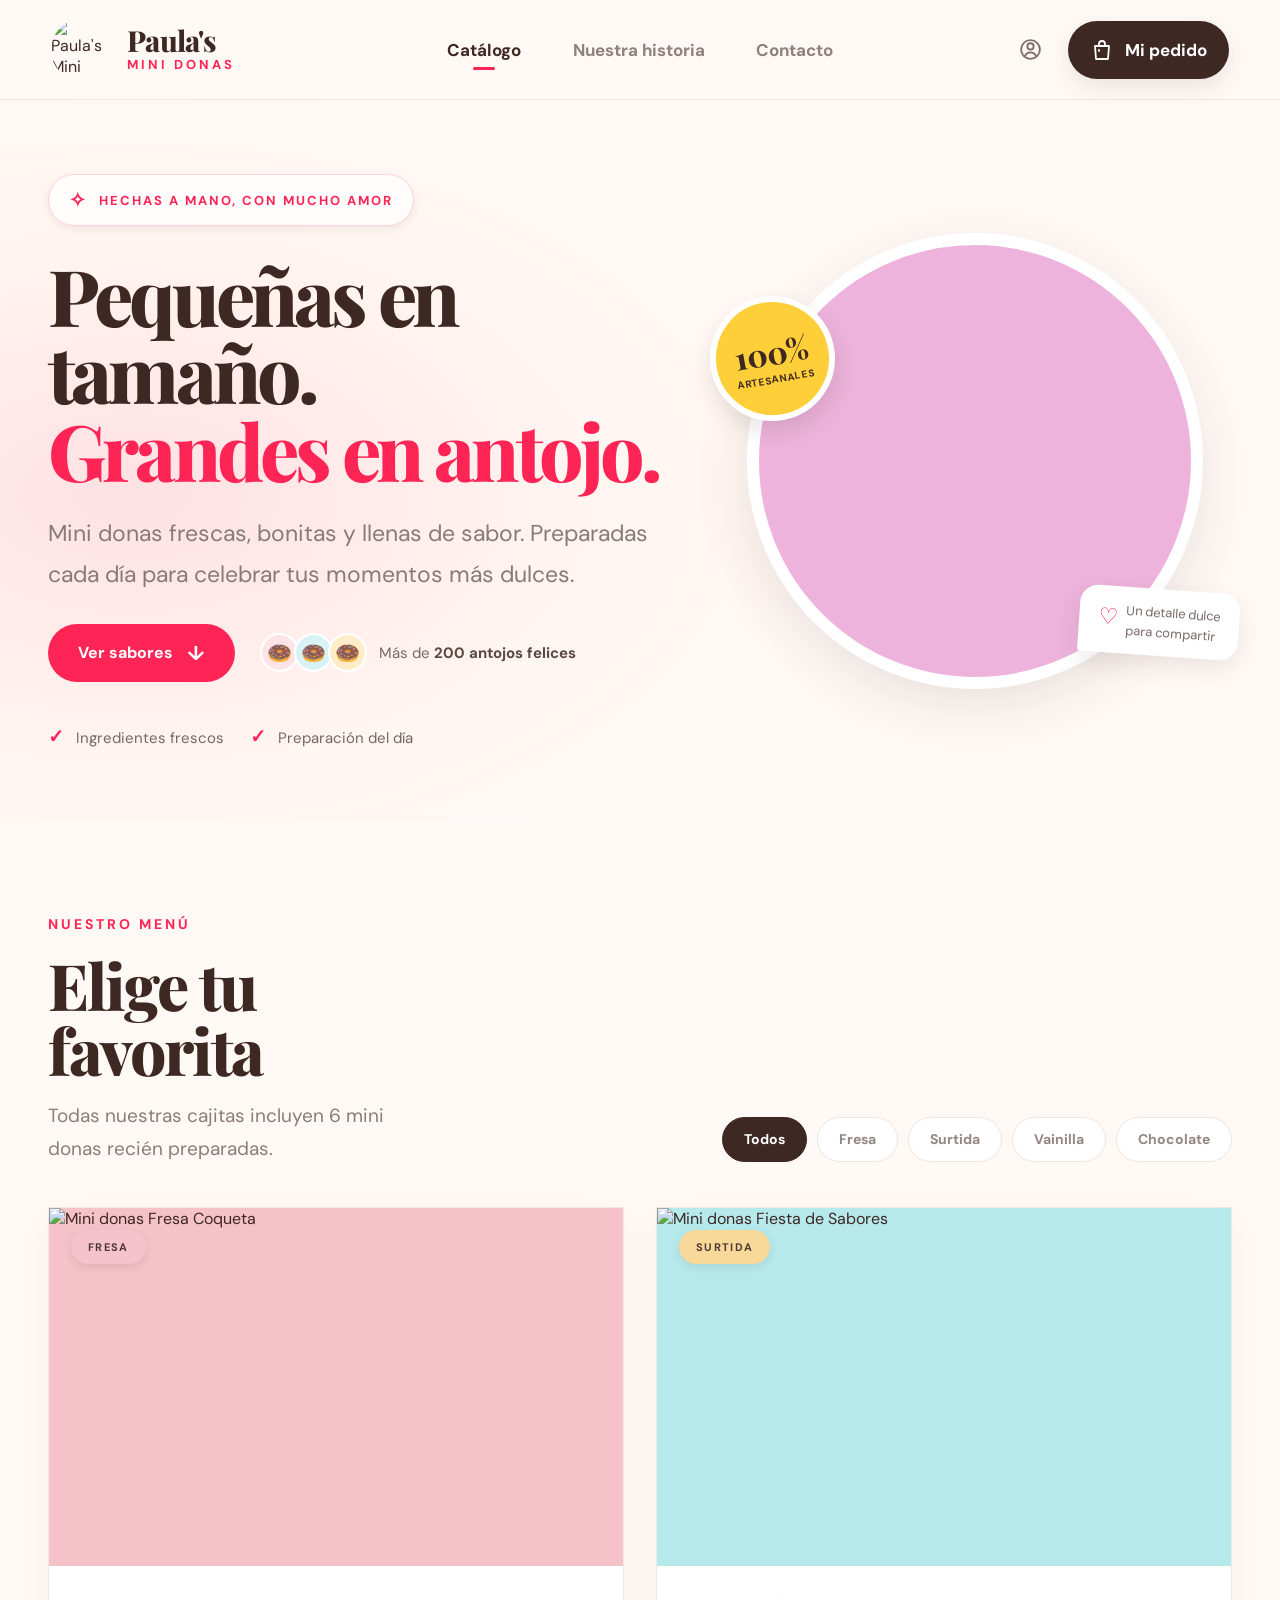
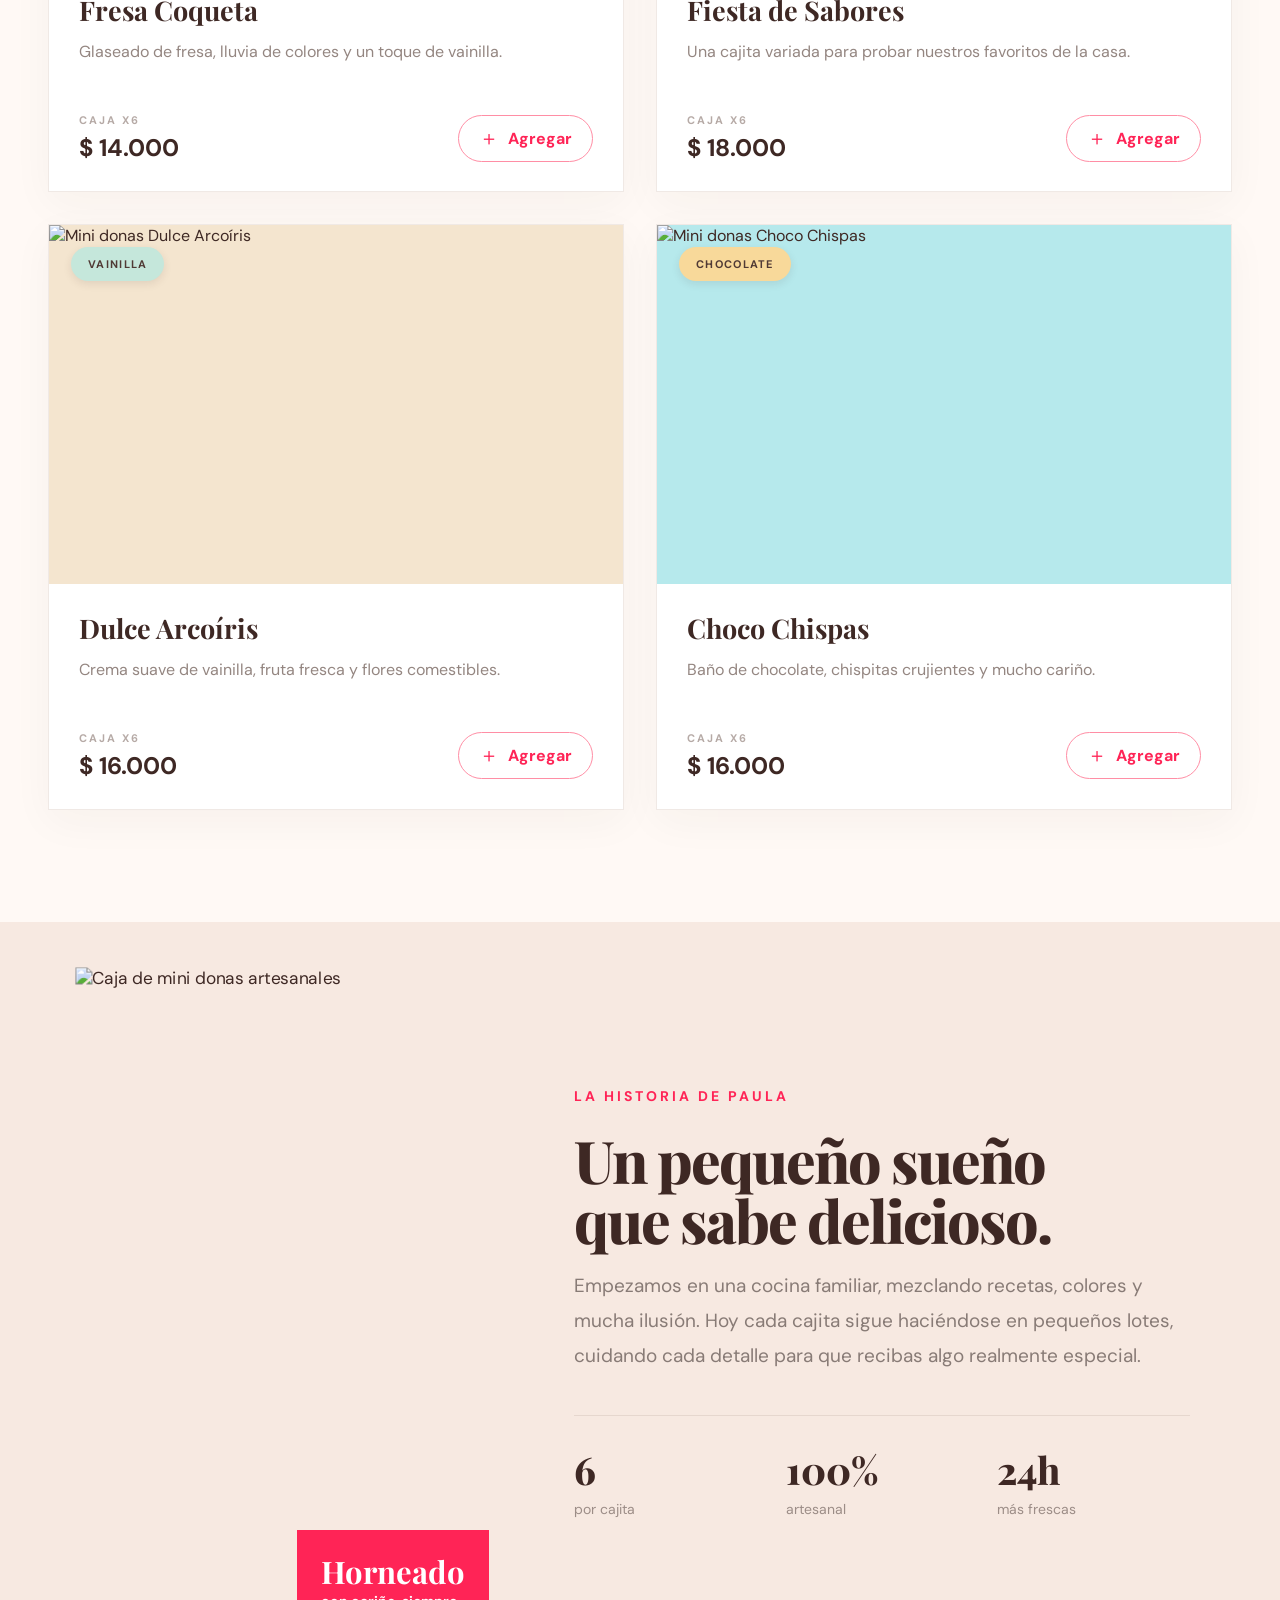
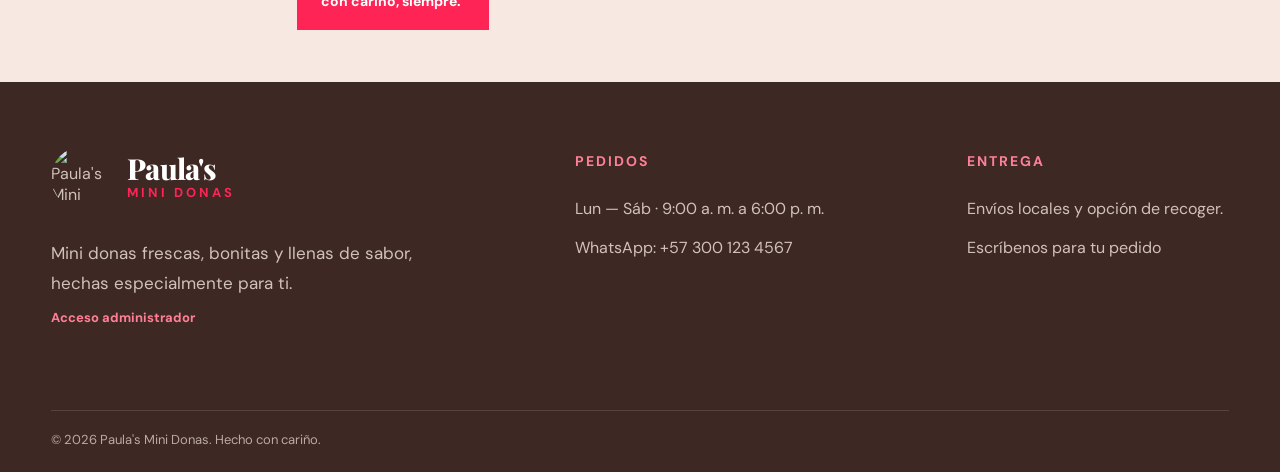
==== index.html @ 2f6caf8a "Add storefront and admin panel" ====
<!doctype html>
<html lang="es">
  <head>
    <meta charset="utf-8">
    <meta name="viewport" content="width=device-width, initial-scale=1">
    <meta name="theme-color" content="#fff9f5">
    <meta name="description" content="Mini donas frescas, bonitas y llenas de sabor. Preparadas cada día para celebrar tus momentos más dulces.">
    <title>Paula's Mini Donas — Pequeñas en tamaño, grandes en antojo</title>
    <link rel="preconnect" href="https://fonts.googleapis.com">
    <link rel="preconnect" href="https://fonts.gstatic.com" crossorigin>
    <link href="https://fonts.googleapis.com/css2?family=DM+Sans:wght@400;500;600;700&family=Playfair+Display:wght@600;700;800&display=swap" rel="stylesheet">
    <link rel="stylesheet" href="styles.css">
    <script src="script.js" defer></script>
  </head>
  <body>
    <header class="site-header">
      <a class="brand" href="#inicio" aria-label="Paula's Mini Donas, inicio">
        <img class="brand__logo" src="img/logo.jpeg" alt="Paula's Mini Donas">
        <span class="brand__wordmark"><strong>Paula's</strong><small>MINI DONAS</small></span>
      </a>

      <nav class="main-nav" aria-label="Navegación principal">
        <a class="main-nav__link is-active" href="#catalogo">Catálogo</a>
        <a class="main-nav__link" href="#historia">Nuestra historia</a>
        <a class="main-nav__link" href="#contacto">Contacto</a>
      </nav>

      <div class="header-actions">
        <a class="account-button" href="#contacto" aria-label="Contacto">
          <svg viewBox="0 0 24 24" aria-hidden="true"><circle cx="12" cy="12" r="9"></circle><circle cx="12" cy="9" r="3"></circle><path d="M6.7 18a6 6 0 0 1 10.6 0"></path></svg>
        </a>
        <button class="cart-button" type="button" data-open-cart aria-label="Mi pedido, 0 productos">
          <svg viewBox="0 0 24 24" aria-hidden="true"><path d="M5 8h14l-1 13H6L5 8Z"></path><path d="M9 8V6a3 3 0 0 1 6 0v2"></path><path d="M9 12v1"></path></svg>
          <span class="cart-button__label">Mi pedido</span>
          <span class="cart-count" aria-live="polite" hidden>0</span>
        </button>
      </div>

      <button class="menu-toggle" type="button" aria-label="Abrir menú" aria-expanded="false">
        <span></span><span></span><span></span>
      </button>
    </header>

    <main>
      <section class="hero section-wrap" id="inicio">
        <div class="hero__copy">
          <span class="eyebrow eyebrow--pill"><span aria-hidden="true">✧</span> Hechas a mano, con mucho amor</span>
          <h1>Pequeñas en tamaño.<br><em>Grandes en antojo.</em></h1>
          <p>Mini donas frescas, bonitas y llenas de sabor. Preparadas cada día para celebrar tus momentos más dulces.</p>
          <div class="hero__actions">
            <a class="button button--pink" href="#catalogo">Ver sabores <span aria-hidden="true">↓</span></a>
            <div class="social-proof" aria-label="Más de 200 antojos felices">
              <span class="social-proof__donuts" aria-hidden="true"><i>🍩</i><i>🍩</i><i>🍩</i></span>
              <span>Más de <strong>200 antojos felices</strong></span>
            </div>
          </div>
          <div class="hero__promises">
            <span><b aria-hidden="true">✓</b> Ingredientes frescos</span>
            <span><b aria-hidden="true">✓</b> Preparación del día</span>
          </div>
        </div>
        <a class="hero__visual hero__catalog-link" href="CATALOGO%20PAULA%E2%80%99S%20MINI%20DONAS%20(1).pdf" target="_blank" rel="noopener" aria-label="Abrir catálogo de mini donas en PDF en una nueva pestaña">
          <div class="hero__image-frame">
            <img src="img/WhatsApp Image 2026-11-16 at 19.43.24 (1).jpeg" alt="Caja de mini donas decoradas">
          </div>
          <div class="craft-badge"><strong>100%</strong><span>ARTESANALES</span></div>
          <div class="hero-note"><span>♡</span> Un detalle dulce<br>para compartir</div>
        </a>
      </section>

      <section class="catalog section-wrap" id="catalogo">
        <div class="catalog__heading">
          <div class="catalog__intro">
            <span class="eyebrow">Nuestro menú</span>
            <h2>Elige tu<br>favorita</h2>
            <p>Todas nuestras cajitas incluyen 6 mini donas recién preparadas.</p>
          </div>
          <div class="filter-list" role="group" aria-label="Filtrar donas por sabor">
            <button class="filter-chip is-selected" type="button" data-filter="todos" aria-pressed="true">Todos</button>
            <button class="filter-chip" type="button" data-filter="fresa" aria-pressed="false">Fresa</button>
            <button class="filter-chip" type="button" data-filter="surtida" aria-pressed="false">Surtida</button>
            <button class="filter-chip" type="button" data-filter="vainilla" aria-pressed="false">Vainilla</button>
            <button class="filter-chip" type="button" data-filter="chocolate" aria-pressed="false">Chocolate</button>
          </div>
        </div>
        <div class="product-grid" id="product-grid" aria-live="polite"></div>
      </section>

      <section class="story" id="historia">
        <div class="story__photo">
          <img src="img/WhatsApp Image 2026-11-16 at 19.43.24.jpeg" alt="Caja de mini donas artesanales">
          <div class="story__stamp"><strong>Horneado</strong><span>con cariño, siempre.</span></div>
        </div>
        <div class="story__copy">
          <span class="eyebrow">La historia de Paula</span>
          <h2>Un pequeño sueño<br>que sabe delicioso.</h2>
          <p>Empezamos en una cocina familiar, mezclando recetas, colores y mucha ilusión. Hoy cada cajita sigue haciéndose en pequeños lotes, cuidando cada detalle para que recibas algo realmente especial.</p>
          <div class="story__stats">
            <div><strong>6</strong><span>por cajita</span></div>
            <div><strong>100%</strong><span>artesanal</span></div>
            <div><strong>24h</strong><span>más frescas</span></div>
          </div>
        </div>
      </section>

      <section class="checkout-page" id="pedido" aria-labelledby="checkout-title" hidden>
        <a class="checkout-back" href="#catalogo" data-continue>← <span>Seguir comprando</span></a>
        <div class="checkout-heading">
          <span class="eyebrow">Finaliza tu compra</span>
          <h1 id="checkout-title">Tu pedido dulce</h1>
        </div>

        <div class="checkout-empty" id="checkout-empty">
          <svg viewBox="0 0 48 48" aria-hidden="true"><path d="M5 7h5l5 25h23l5-18H13"></path><circle cx="19" cy="39" r="2.5"></circle><circle cx="35" cy="39" r="2.5"></circle></svg>
          <h2>Tu carrito está vacío</h2>
          <p>Elige una cajita y vuelve por aquí.</p>
          <a class="button button--pink" href="#catalogo" data-continue>Explorar sabores</a>
        </div>

        <div class="checkout-layout" id="checkout-layout" hidden>
          <div class="checkout-main">
            <div class="checkout-items" id="checkout-items" aria-live="polite"></div>
            <form class="checkout-form" id="checkout-form">
              <section class="checkout-step" aria-labelledby="delivery-title">
                <h2 id="delivery-title"><span class="step-number">1</span> Datos de entrega</h2>
                <div class="form-grid">
                  <label class="form-field form-field--wide">Nombre completo
                    <input name="name" autocomplete="name" placeholder="Tu nombre y apellido" required>
                  </label>
                  <label class="form-field">Teléfono
                    <input name="phone" type="tel" autocomplete="tel" placeholder="+57 300 000 0000" required>
                  </label>
                  <label class="form-field">Correo electrónico
                    <input name="email" type="email" autocomplete="email" placeholder="hola@email.com">
                  </label>
                  <label class="form-field form-field--wide">Dirección de envío
                    <input name="address" autocomplete="street-address" placeholder="Calle, número, barrio" required>
                  </label>
                </div>
              </section>

              <fieldset class="checkout-step payment-step">
                <legend><span class="step-number">2</span> Método de pago</legend>
                <label class="payment-option is-selected">
                  <input type="radio" name="payment" value="Transferencia" checked>
                  <svg viewBox="0 0 24 24" aria-hidden="true"><rect x="3" y="5" width="18" height="14" rx="2"></rect><path d="M3 10h18M7 15h3"></path></svg>
                  <span>Transferencia</span><span class="payment-check" aria-hidden="true">✓</span>
                </label>
                <label class="payment-option">
                  <input type="radio" name="payment" value="Efectivo">
                  <svg viewBox="0 0 24 24" aria-hidden="true"><path d="M3 7h18v12H3zM3 11h18M7 15h3"></path></svg>
                  <span>Efectivo</span><span class="payment-check" aria-hidden="true">✓</span>
                </label>
                <label class="payment-option">
                  <input type="radio" name="payment" value="Tarjeta al recibir">
                  <svg viewBox="0 0 24 24" aria-hidden="true"><rect x="3" y="5" width="18" height="14" rx="2"></rect><path d="M3 10h18"></path></svg>
                  <span>Tarjeta al recibir</span><span class="payment-check" aria-hidden="true">✓</span>
                </label>
                <label class="payment-option">
                  <input type="radio" name="payment" value="Tarjeta (simulación)">
                  <svg viewBox="0 0 24 24" aria-hidden="true"><rect x="3" y="5" width="18" height="14" rx="2"></rect><path d="M3 10h18M7 15h3"></path></svg>
                  <span class="payment-option__copy">Tarjeta (simulación)<small>No se realiza ningún cobro real</small></span>
                  <span class="payment-check" aria-hidden="true">✓</span>
                </label>
              </fieldset>
            </form>
          </div>

          <aside class="order-summary" aria-labelledby="summary-title">
            <h2 id="summary-title">Resumen</h2>
            <div class="summary-row"><span>Subtotal</span><strong id="summary-subtotal">$ 0</strong></div>
            <div class="summary-row"><span>Envío</span><strong id="summary-shipping">$ 6.000</strong></div>
            <p class="shipping-message" id="shipping-message"></p>
            <div class="summary-total"><span>Total</span><strong id="summary-total">$ 0</strong></div>
            <button class="button button--pink confirm-button" type="submit" form="checkout-form">Confirmar pedido</button>
            <p class="summary-note">Al confirmar, te contactaremos para coordinar la entrega.</p>
          </aside>
        </div>
      </section>
    </main>

    <dialog class="payment-simulation-dialog" id="payment-simulation-dialog" aria-labelledby="simulation-title">
      <section class="simulation-choice" id="simulation-choice">
        <button class="simulation-close" type="button" data-close-simulation aria-label="Cerrar">×</button>
        <span class="eyebrow">Modo académico</span>
        <h2 id="simulation-title">Pasarela de pago simulada</h2>
        <p class="simulation-total">Total de prueba: <strong id="simulation-total">$ 0</strong></p>
        <p class="simulation-disclaimer">Elige el resultado para probar el flujo. No se solicitan datos bancarios ni se procesa dinero real.</p>
        <div class="simulation-actions">
          <button class="button button--pink" type="button" data-simulation-result="approved">Simular pago aprobado</button>
          <button class="button simulation-reject" type="button" data-simulation-result="declined">Simular pago rechazado</button>
        </div>
        <button class="simulation-cancel" type="button" data-close-simulation>Volver al pedido</button>
      </section>
      <section class="simulation-outcome" id="simulation-outcome" aria-live="polite" hidden>
        <span class="simulation-outcome__icon" id="simulation-outcome-icon" aria-hidden="true"></span>
        <h2 id="simulation-outcome-title"></h2>
        <p id="simulation-outcome-message"></p>
        <button class="button button--pink" type="button" id="simulation-finish">Volver al pedido</button>
      </section>
    </dialog>

    <footer class="site-footer" id="contacto">
      <div class="footer__about">
        <a class="brand brand--footer" href="#inicio" aria-label="Paula's Mini Donas, inicio">
          <img class="brand__logo" src="img/logo.jpeg" alt="Paula's Mini Donas">
          <span class="brand__wordmark"><strong>Paula's</strong><small>MINI DONAS</small></span>
        </a>
        <p>Mini donas frescas, bonitas y llenas de sabor, hechas especialmente para ti.</p>
        <a class="admin-access" href="admin.html">Acceso administrador</a>
      </div>
      <div class="footer__column">
        <h3>Pedidos</h3>
        <p>Lun — Sáb · 9:00 a. m. a 6:00 p. m.</p>
        <a href="https://wa.me/573001234567">WhatsApp: +57 300 123 4567</a>
      </div>
      <div class="footer__column">
        <h3>Entrega</h3>
        <p>Envíos locales y opción de recoger.</p>
        <a href="mailto:hola@paulasminidonas.com">Escríbenos para tu pedido</a>
      </div>
      <p class="footer__copyright">© <span id="year"></span> Paula's Mini Donas. Hecho con cariño.</p>
    </footer>

    <div class="toast" role="status" aria-live="polite"></div>
  </body>
</html>
---- styles.css ----
:root {
  color-scheme: light;
  --cream: #fff9f5;
  --paper: #fffdfb;
  --pink: #ff2456;
  --pink-soft: #ffdee3;
  --brown: #3e2824;
  --muted: #8c7d79;
  --line: #eee5e0;
  --serif: "Playfair Display", Georgia, serif;
  --sans: "DM Sans", Arial, sans-serif;
}

* { box-sizing: border-box; }
html { scroll-behavior: smooth; scroll-padding-top: 100px; }
body { margin: 0; background: var(--cream); color: var(--brown); font-family: var(--sans); }
body.checkout-active { overflow-x: hidden; }
body.checkout-active .hero,
body.checkout-active .catalog,
body.checkout-active .story,
body.checkout-active .site-footer { display: none; }
button, a { font: inherit; }
a { color: inherit; text-decoration: none; }
button { color: inherit; }
img { display: block; max-width: 100%; }

.site-header {
  position: sticky;
  z-index: 20;
  top: 0;
  display: grid;
  grid-template-columns: 1fr auto 1fr;
  align-items: center;
  min-height: 100px;
  padding: 18px clamp(24px, 4vw, 64px);
  border-bottom: 1px solid rgba(238, 229, 224, .8);
  background: rgba(255, 249, 245, .94);
  backdrop-filter: blur(14px);
}
.site-header > .brand { grid-column: 1; }
.main-nav { grid-column: 2; }
.header-actions { grid-column: 3; justify-self: end; display: flex; align-items: center; gap: 20px; }
.brand { display: inline-flex; align-items: center; gap: 14px; width: fit-content; }
.brand__logo { width: 62px; height: 62px; border-radius: 50%; object-fit: cover; object-position: center 24%; }
.brand__wordmark { display: grid; gap: 1px; }
.brand__wordmark strong { font: 800 29px/1 var(--serif); letter-spacing: -.8px; }
.brand__wordmark small { color: var(--pink); font-size: 13px; font-weight: 700; letter-spacing: 3px; }
.main-nav { display: flex; align-items: center; gap: clamp(24px, 4vw, 54px); }
.main-nav__link { position: relative; padding: 12px 0; color: #8f817c; font-size: 17px; font-weight: 700; }
.main-nav__link::after { position: absolute; right: 35%; bottom: 3px; left: 35%; height: 3px; border-radius: 4px; background: var(--pink); content: ""; opacity: 0; transition: .2s ease; }
.main-nav__link:hover, .main-nav__link.is-active { color: var(--brown); }
.main-nav__link:hover::after, .main-nav__link.is-active::after { right: 35%; left: 35%; opacity: 1; }
.cart-button {
  justify-self: end;
  display: flex;
  align-items: center;
  gap: 11px;
  min-height: 58px;
  padding: 0 22px;
  border: 0;
  border-radius: 50px;
  background: var(--brown);
  box-shadow: 0 9px 22px #3e28241a;
  color: white;
  cursor: pointer;
  font-size: 17px;
  font-weight: 700;
  transition: transform .2s ease, background .2s ease;
}
.cart-button:hover { transform: translateY(-2px); background: #523631; }
.cart-button svg { width: 24px; fill: none; stroke: currentColor; stroke-linecap: round; stroke-linejoin: round; stroke-width: 1.8; }
.cart-count { display: grid; min-width: 21px; height: 21px; place-items: center; border-radius: 50%; background: var(--pink); font-size: 12px; }
.cart-count[hidden] { display: none; }
.account-button { display: grid; width: 34px; height: 34px; place-items: center; color: #806f69; }
.account-button svg { width: 25px; fill: none; stroke: currentColor; stroke-linecap: round; stroke-linejoin: round; stroke-width: 1.8; }
.account-button:hover { color: var(--pink); }
.menu-toggle { display: none; }

.section-wrap { width: min(1240px, calc(100% - 96px)); margin-inline: auto; }
.hero { position: relative; display: grid; grid-template-columns: 1.1fr .9fr; align-items: center; gap: 40px; min-height: 660px; padding-block: 74px 82px; }
.hero::before { position: absolute; z-index: -1; top: 0; bottom: 10px; left: -5vw; width: 70%; background: radial-gradient(ellipse at 18% 55%, #ffe1e2 0, #fff4f0 44%, transparent 76%); content: ""; }
.hero__copy { position: relative; z-index: 1; }
.eyebrow { display: inline-block; color: var(--pink); font-size: 14px; font-weight: 700; letter-spacing: 3px; text-transform: uppercase; }
.eyebrow--pill { display: inline-flex; align-items: center; gap: 11px; padding: 12px 20px; border: 1px solid #ffd1d8; border-radius: 999px; background: #fffdfb; box-shadow: 0 3px 8px #3e282414; font-size: 13px; letter-spacing: 2px; }
.eyebrow--pill span { font-size: 20px; }
h1, h2, p { margin-top: 0; }
.hero h1 { margin: 31px 0 24px; font: 800 clamp(3.35rem, 6.1vw, 5.55rem)/.99 var(--serif); letter-spacing: -3.8px; }
.hero h1 em { color: var(--pink); font-style: normal; }
.hero__copy > p { max-width: 660px; margin-bottom: 28px; color: #887b76; font-size: clamp(18px, 2vw, 23px); line-height: 1.8; }
.hero__actions { display: flex; align-items: center; flex-wrap: wrap; gap: 26px; }
.button { display: inline-flex; align-items: center; justify-content: center; gap: 14px; min-height: 58px; padding: 0 30px; border: 0; border-radius: 999px; cursor: pointer; font-weight: 700; transition: transform .2s ease, box-shadow .2s ease; }
.button:hover { transform: translateY(-2px); box-shadow: 0 10px 24px #ff245633; }
.button--pink { background: var(--pink); color: white; }
.button--pink span { font-size: 20px; }
.social-proof { display: flex; align-items: center; gap: 12px; color: #766964; font-size: 15px; }
.social-proof strong { color: #5b4842; }
.social-proof__donuts { display: flex; padding-left: 4px; }
.social-proof__donuts i { display: grid; width: 39px; height: 39px; margin-left: -5px; place-items: center; border: 2px solid white; border-radius: 50%; background: #ffe4e7; font-size: 20px; font-style: normal; }
.social-proof__donuts i:nth-child(2) { background: #d7f3f5; }
.social-proof__donuts i:nth-child(3) { background: #ffedc9; }
.hero__promises { display: flex; flex-wrap: wrap; gap: 26px; margin-top: 42px; color: #756863; font-size: 15px; }
.hero__promises b { margin-right: 8px; color: var(--pink); font-size: 19px; }
.hero__visual { position: relative; width: min(100%, 500px); justify-self: center; padding: 22px; }
.hero__catalog-link { cursor: pointer; }
.hero__catalog-link:focus-visible { border-radius: 24px; outline: 3px solid var(--pink); outline-offset: 4px; }
.hero__image-frame { overflow: hidden; aspect-ratio: 1; border: 12px solid white; border-radius: 50%; background: #edb3dc; box-shadow: 0 18px 55px #3e28241c; }
.hero__image-frame img { width: 100%; height: 100%; object-fit: cover; object-position: center 68%; transform: scale(1.12); }
.craft-badge { position: absolute; top: 17%; left: -3%; display: grid; width: 125px; aspect-ratio: 1; align-content: center; justify-items: center; border: 6px solid white; border-radius: 50%; background: #ffcf39; box-shadow: 0 10px 22px #3e282421; color: var(--brown); transform: rotate(-10deg); }
.craft-badge strong { font: 800 31px var(--serif); }
.craft-badge span { font-size: 10px; font-weight: 700; letter-spacing: .8px; }
.hero-note { position: absolute; right: -14px; bottom: 11%; padding: 14px 19px; border-radius: 18px 18px 18px 3px; background: white; box-shadow: 0 9px 24px #3e28241a; color: #786a65; font-size: 13px; line-height: 1.5; transform: rotate(4deg); }
.hero-note span { float: left; margin-right: 8px; color: var(--pink); font-size: 22px; }

.catalog { padding-block: 82px 112px; }
.catalog__heading { display: grid; grid-template-columns: .8fr 1.2fr; align-items: end; gap: 30px; margin-bottom: 42px; }
.catalog__intro h2, .story__copy h2 { margin: 18px 0 18px; font: 800 clamp(2.9rem, 5vw, 4.1rem)/1.02 var(--serif); letter-spacing: -2px; }
.catalog__intro p { max-width: 390px; margin: 0; color: #8b7c77; font-size: 19px; line-height: 1.7; }
.filter-list { display: flex; justify-content: flex-end; flex-wrap: wrap; gap: 10px; padding-bottom: 3px; }
.filter-chip { min-height: 45px; padding: 0 21px; border: 1px solid var(--line); border-radius: 999px; background: white; color: #938681; cursor: pointer; font-size: 14px; font-weight: 700; transition: .2s ease; }
.filter-chip:hover { border-color: var(--pink); color: var(--pink); }
.filter-chip.is-selected { border-color: var(--brown); background: var(--brown); color: white; }
.product-grid { display: grid; grid-template-columns: repeat(2, minmax(0, 1fr)); gap: 32px; }
.product-card { overflow: hidden; border: 1px solid #f0e9e5; background: white; box-shadow: 0 12px 40px #3e28240a; animation: appear .32s ease both; }
@keyframes appear { from { opacity: 0; transform: translateY(10px); } to { opacity: 1; transform: translateY(0); } }
.product-card__image { position: relative; overflow: hidden; height: clamp(230px, 28vw, 360px); background: #f4c2c8; }
.product-card:nth-child(2n) .product-card__image { background: #b6e9ec; }
.product-card:nth-child(3n) .product-card__image { background: #f4e5cf; }
.product-card__image img { width: 100%; height: 100%; object-fit: cover; object-position: center 58%; transition: transform .5s ease; }
.product-card:nth-child(2) .product-card__image img { object-position: center 68%; }
.product-card:nth-child(3) .product-card__image img { object-position: center 60%; }
.product-card:nth-child(4) .product-card__image img { object-position: center 66%; }
.product-card:hover .product-card__image img { transform: scale(1.04); }
.product-tag { position: absolute; top: 22px; left: 22px; padding: 10px 17px; border-radius: 999px; background: #f6c2cd; box-shadow: 0 3px 8px #3e28241a; color: #503a35; font-size: 11px; font-weight: 700; letter-spacing: 1.3px; text-transform: uppercase; }
.product-card:nth-child(2n) .product-tag { background: #f8d99a; }
.product-card:nth-child(3n) .product-tag { background: #c5e7db; }
.product-card__details { padding: 26px 30px 28px; }
.product-card__details h3 { margin: 0 0 10px; font: 700 27px var(--serif); }
.product-card__details > p { min-height: 52px; margin: 0; color: #948681; font-size: 16px; line-height: 1.7; }
.product-card__bottom { display: flex; align-items: center; justify-content: space-between; gap: 16px; margin-top: 23px; }
.product-price small { display: block; margin-bottom: 5px; color: #b6aaa6; font-size: 11px; font-weight: 700; letter-spacing: 2px; }
.product-price strong { font-size: 24px; }
.add-button { display: inline-flex; align-items: center; gap: 9px; min-height: 47px; padding: 0 20px; border: 1px solid #ff8ea5; border-radius: 999px; background: white; color: var(--pink); cursor: pointer; font-weight: 700; transition: .2s ease; }
.add-button:hover { background: var(--pink); color: white; }
.add-button span { font-size: 20px; font-weight: 400; }

.story { display: grid; grid-template-columns: minmax(300px, .75fr) 1.25fr; gap: clamp(55px, 9vw, 140px); align-items: center; padding: 70px max(7vw, calc((100vw - 1200px) / 2)); background: #f7e9e1; }
.story__photo { position: relative; height: min(620px, 56vw); min-height: 430px; }
.story__photo img { width: 100%; height: 100%; object-fit: cover; object-position: center 58%; transform: scale(1.08); }
.story__stamp { position: absolute; right: -30px; bottom: 0; display: grid; padding: 20px 24px; background: var(--pink); color: white; transform: translateY(18px); }
.story__stamp strong { font: 700 31px var(--serif); }
.story__stamp span { font-size: 14px; font-weight: 700; }
.story__copy h2 { margin-top: 24px; font-size: clamp(2.65rem, 4.6vw, 4rem); }
.story__copy > p { max-width: 670px; margin-bottom: 42px; color: #887b76; font-size: 19px; line-height: 1.85; }
.story__stats { display: grid; grid-template-columns: repeat(3, 1fr); gap: 18px; padding-top: 28px; border-top: 1px solid #e6d7ce; }
.story__stats div { display: grid; gap: 5px; }
.story__stats strong { font: 800 38px var(--serif); }
.story__stats span { color: #9c8d87; font-size: 14px; }

.site-footer { display: grid; grid-template-columns: 1.4fr 1fr .8fr; gap: 65px; padding: 65px max(4vw, calc((100vw - 1240px) / 2)) 24px; background: var(--brown); color: #d1c1bb; }
.brand--footer .brand__wordmark strong { color: white; }
.footer__about p { max-width: 410px; margin: 29px 0 0; font-size: 17px; line-height: 1.8; }
.admin-access { display: inline-block; margin-top: 10px; color: #ff8096; font-size: 13px; font-weight: 700; }
.admin-access:hover { color: white; }
.footer__column h3 { margin: 5px 0 25px; color: #ff8096; font-size: 14px; letter-spacing: 2px; text-transform: uppercase; }
.footer__column p, .footer__column a { display: block; margin: 0 0 12px; font-size: 16px; line-height: 1.7; }
.footer__column a:hover { color: #ff8096; }
.footer__copyright { grid-column: 1 / -1; margin: 18px 0 0; padding-top: 20px; border-top: 1px solid #ffffff20; color: #bbaaa4; font-size: 13px; }

.checkout-page { width: min(1240px, calc(100% - 96px)); margin: 0 auto; padding: 18px 0 90px; }
.checkout-page[hidden], .checkout-layout[hidden], .checkout-empty[hidden] { display: none; }
.checkout-back { display: inline-flex; align-items: center; gap: 11px; margin: 18px 0 60px; color: #948681; font-size: 16px; font-weight: 700; }
.checkout-back:hover { color: var(--pink); }
.checkout-heading { margin-bottom: 43px; }
.checkout-heading h1 { margin: 20px 0 0; font: 800 clamp(3rem, 5vw, 4.1rem)/1.1 var(--serif); letter-spacing: -2px; }
.checkout-empty { display: grid; min-height: 470px; align-content: center; justify-items: center; padding: 35px; border: 1px dashed #e6dcd7; background: #fff; text-align: center; }
.checkout-empty svg { width: 51px; margin-bottom: 23px; fill: none; stroke: var(--brown); stroke-linecap: round; stroke-linejoin: round; stroke-width: 2.4; }
.checkout-empty h2 { margin: 0 0 12px; font: 700 32px var(--serif); }
.checkout-empty p { margin-bottom: 30px; color: #9a8b86; font-size: 18px; }
.checkout-layout { display: grid; grid-template-columns: minmax(0, 1.35fr) minmax(330px, .75fr); align-items: start; gap: clamp(35px, 6vw, 85px); }
.checkout-main { min-width: 0; }
.checkout-items { border-top: 1px solid var(--line); }
.checkout-item { display: grid; grid-template-columns: 120px minmax(0, 1fr) auto; align-items: center; gap: 24px; padding: 26px 0; border-bottom: 1px solid var(--line); }
.checkout-item > img { width: 120px; height: 120px; object-fit: cover; }
.checkout-item__details h3 { margin: 0 0 8px; font: 700 26px var(--serif); }
.checkout-item__details p { margin: 0; color: #9a8b86; font-size: 15px; }
.quantity-control { display: inline-flex; align-items: center; gap: 23px; margin-top: 18px; padding: 7px 13px; border: 1px solid var(--line); border-radius: 999px; }
.quantity-control button { width: 22px; height: 22px; padding: 0; border: 0; background: transparent; color: var(--brown); cursor: pointer; font-size: 19px; }
.quantity-control button:hover { color: var(--pink); }
.quantity-control span { min-width: 12px; text-align: center; }
.checkout-item__amount { display: grid; justify-items: end; gap: 18px; align-self: start; padding-top: 5px; }
.checkout-item__amount strong { font-size: 21px; white-space: nowrap; }
.remove-item { padding: 0; border: 0; background: transparent; color: #a3948e; cursor: pointer; font-size: 13px; text-decoration: underline; }
.remove-item:hover { color: var(--pink); }
.checkout-step { margin-top: 55px; }
.checkout-step h2, .payment-step legend { display: flex; align-items: center; gap: 15px; margin: 0 0 25px; font: 700 34px var(--serif); }
.step-number { display: inline-grid; flex: 0 0 46px; width: 46px; height: 46px; place-items: center; border-radius: 50%; background: #ffe1e5; color: var(--pink); font: 600 18px var(--sans); }
.form-grid { display: grid; grid-template-columns: repeat(2, minmax(0, 1fr)); gap: 20px; }
.form-field { display: grid; gap: 9px; color: #806f69; font-size: 15px; font-weight: 600; }
.form-field--wide { grid-column: 1 / -1; }
.form-field input { width: 100%; min-height: 58px; padding: 0 19px; border: 1px solid #e8dfda; border-radius: 0; outline: 0; background: white; color: var(--brown); font: 500 15px var(--sans); }
.form-field input::placeholder { color: #c3b9b5; }
.form-field input:focus { border-color: var(--pink); box-shadow: 0 0 0 3px #ff245614; }
.payment-step { min-width: 0; padding: 0; border: 0; }
.payment-step legend { width: 100%; padding: 0; }
.payment-option { display: flex; min-height: 86px; align-items: center; gap: 18px; margin-top: 14px; padding: 0 24px; border: 1px solid var(--line); background: white; color: var(--brown); cursor: pointer; font-weight: 700; }
.payment-option input { position: absolute; width: 1px; height: 1px; opacity: 0; }
.payment-option svg { width: 25px; fill: none; stroke: currentColor; stroke-linecap: round; stroke-linejoin: round; stroke-width: 1.8; }
.payment-option__copy { display: grid; gap: 4px; }
.payment-option__copy small { color: #9a8b86; font-size: 12px; font-weight: 500; }
.payment-option .payment-check { margin-left: auto; color: transparent; font-size: 19px; }
.payment-option.is-selected { border-color: var(--pink); background: #fff2f4; color: var(--pink); }
.payment-option.is-selected .payment-check { color: var(--pink); }
.payment-option:focus-within { outline: 2px solid var(--pink); outline-offset: 2px; }
.order-summary { position: sticky; top: 125px; padding: 32px; border: 1px solid var(--line); background: white; }
.order-summary h2 { margin: 0 0 28px; font: 700 31px var(--serif); }
.summary-row { display: flex; justify-content: space-between; gap: 15px; margin: 17px 0; color: #958681; font-size: 17px; }
.summary-row strong { color: var(--brown); font-weight: 700; white-space: nowrap; }
.shipping-message { margin: 23px 0; padding: 16px 18px; border-radius: 12px; background: #fff0f2; color: var(--pink); font-size: 15px; line-height: 1.5; }
.summary-total { display: flex; align-items: center; justify-content: space-between; gap: 12px; margin: 32px 0 24px; padding-top: 25px; border-top: 1px solid var(--line); font-size: 18px; font-weight: 700; }
.summary-total strong { font: 800 clamp(1.8rem, 3vw, 2.5rem) var(--serif); white-space: nowrap; }
.confirm-button { width: 100%; min-height: 64px; }
.summary-note { margin: 15px 0 0; color: #9b8d87; font-size: 12px; line-height: 1.5; text-align: center; }
.toast { position: fixed; z-index: 40; right: 24px; bottom: 24px; padding: 14px 20px; border-radius: 12px; background: var(--brown); box-shadow: 0 9px 28px #3e282433; color: white; opacity: 0; pointer-events: none; transform: translateY(12px); transition: .25s ease; }
.toast.is-visible { opacity: 1; transform: translateY(0); }
.payment-simulation-dialog { width: min(520px, calc(100% - 32px)); max-width: none; padding: 0; overflow: visible; border: 0; border-radius: 24px; background: var(--paper); box-shadow: 0 24px 80px #3e28244d; color: var(--brown); }
.payment-simulation-dialog::backdrop { background: #2b1915a6; backdrop-filter: blur(4px); }
.simulation-choice, .simulation-outcome { position: relative; padding: 42px; }
.simulation-close { position: absolute; top: 16px; right: 18px; width: 38px; height: 38px; border: 0; border-radius: 50%; background: #f7eeea; color: var(--brown); cursor: pointer; font-size: 26px; line-height: 1; }
.simulation-choice .eyebrow { margin-bottom: 12px; }
.simulation-choice h2, .simulation-outcome h2 { margin: 0 0 14px; font: 700 31px/1.2 var(--serif); }
.simulation-total { margin: 20px 0 12px; color: #806f69; }
.simulation-total strong { color: var(--brown); font-size: 22px; }
.simulation-disclaimer, .simulation-outcome p { margin: 0; color: #8c7d79; font-size: 14px; line-height: 1.65; }
.simulation-actions { display: grid; gap: 12px; margin-top: 26px; }
.simulation-actions .button { width: 100%; }
.simulation-reject { border: 1px solid #e8dfda; background: white; color: var(--brown); }
.simulation-cancel { display: block; margin: 17px auto 0; padding: 8px; border: 0; background: transparent; color: #8c7d79; cursor: pointer; font-size: 14px; text-decoration: underline; }
.simulation-outcome { text-align: center; }
.simulation-outcome__icon { display: grid; width: 58px; height: 58px; margin: 0 auto 20px; place-items: center; border-radius: 50%; background: #e8f5e9; color: #287c42; font-size: 30px; font-weight: 700; }
.simulation-outcome--declined .simulation-outcome__icon, .simulation-outcome--error .simulation-outcome__icon { background: #fff0f2; color: #bd2949; }
.simulation-outcome .button { width: 100%; margin-top: 25px; }

@media (max-width: 900px) {
  .site-header { grid-template-columns: 1fr auto 1fr; min-height: 82px; padding-inline: 25px; }
  .brand__logo { width: 52px; height: 52px; }
  .brand__wordmark strong { font-size: 25px; }
  .brand__wordmark small { font-size: 11px; }
  .main-nav { gap: 22px; }
  .main-nav__link { font-size: 14px; }
  .header-actions { gap: 13px; }
  .cart-button { min-height: 50px; padding-inline: 17px; font-size: 14px; }
  .section-wrap { width: min(100% - 52px, 720px); }
  .hero { grid-template-columns: 1fr .78fr; min-height: 570px; gap: 10px; padding-block: 60px; }
  .hero h1 { font-size: clamp(3rem, 7vw, 4.5rem); letter-spacing: -2.6px; }
  .hero__visual { width: 100%; padding: 12px; }
  .hero__image-frame { border-width: 8px; }
  .craft-badge { width: 100px; }
  .craft-badge strong { font-size: 25px; }
  .catalog__heading { grid-template-columns: 1fr; }
  .filter-list { justify-content: flex-start; }
  .story { gap: 55px; padding-inline: 6vw; }
  .site-footer { gap: 35px; padding-inline: 6vw; }
  .checkout-page { width: min(100% - 52px, 720px); }
  .checkout-layout { grid-template-columns: 1fr; gap: 42px; }
  .order-summary { position: static; }
}

@media (max-width: 640px) {
  html { scroll-padding-top: 76px; }
  .site-header { grid-template-columns: 1fr auto auto; gap: 13px; min-height: 72px; padding: 12px 18px; }
  .site-header > .brand { grid-column: 1; }
  .brand { gap: 10px; }
  .brand__logo { width: 43px; height: 43px; }
  .brand__wordmark strong { font-size: 21px; }
  .brand__wordmark small { font-size: 9px; letter-spacing: 2px; }
  .header-actions { grid-column: 2; justify-self: end; gap: 9px; }
  .account-button { width: 30px; height: 38px; }
  .account-button svg { width: 23px; }
  .cart-button { position: relative; display: grid; width: 64px; height: 60px; min-height: 0; place-items: center; padding: 0; border-radius: 999px; }
  .cart-button__label { display: none; }
  .cart-button svg { width: 23px; }
  .cart-count { position: absolute; top: 11px; right: 8px; min-width: 20px; height: 20px; font-size: 11px; }
  .menu-toggle { grid-column: 3; z-index: 1; display: grid; gap: 5px; width: 34px; height: 40px; place-content: center; padding: 0; border: 0; background: transparent; cursor: pointer; }
  .menu-toggle span { display: block; width: 20px; height: 2px; border-radius: 2px; background: #806f69; }
  .main-nav { position: absolute; top: 100%; right: 0; left: 0; display: none; grid-column: auto; flex-direction: column; align-items: stretch; gap: 0; padding: 8px 22px 18px; border-bottom: 1px solid var(--line); background: var(--cream); }
  .main-nav.is-open { display: flex; }
  .main-nav__link { padding: 13px 0; }
  .main-nav__link::after { display: none; }
  .section-wrap { width: calc(100% - 40px); }
  .hero { grid-template-columns: 1fr; gap: 35px; padding-block: 49px 55px; }
  .hero::before { left: -20px; width: calc(100% + 40px); }
  .eyebrow--pill { padding: 10px 13px; font-size: 10px; letter-spacing: 1.2px; }
  .hero h1 { margin: 25px 0 16px; font-size: clamp(3rem, 12vw, 4.1rem); letter-spacing: -2.4px; }
  .hero__copy > p { font-size: 17px; line-height: 1.7; }
  .hero__actions { gap: 18px; }
  .button { min-height: 52px; padding-inline: 23px; font-size: 14px; }
  .social-proof { font-size: 12px; }
  .social-proof__donuts i { width: 32px; height: 32px; font-size: 16px; }
  .hero__promises { gap: 11px 20px; margin-top: 29px; font-size: 12px; }
  .hero__visual { width: min(92%, 390px); }
  .craft-badge { left: -2%; width: 87px; border-width: 4px; }
  .craft-badge strong { font-size: 21px; }
  .craft-badge span { font-size: 8px; }
  .hero-note { right: -12px; font-size: 11px; }
  .catalog { padding-block: 52px 70px; }
  .catalog__heading { gap: 20px; margin-bottom: 28px; }
  .catalog__intro h2 { font-size: 3.2rem; }
  .catalog__intro p { font-size: 16px; }
  .filter-list { flex-wrap: nowrap; overflow-x: auto; margin-inline: -20px; padding: 0 20px 6px; scrollbar-width: none; }
  .filter-list::-webkit-scrollbar { display: none; }
  .filter-chip { flex: 0 0 auto; min-height: 41px; padding-inline: 17px; font-size: 13px; }
  .product-grid { grid-template-columns: 1fr; gap: 22px; }
  .product-card__image { height: 270px; }
  .product-card__details { padding: 22px; }
  .product-card__details h3 { font-size: 24px; }
  .product-card__details > p { min-height: auto; font-size: 14px; }
  .product-card__bottom { margin-top: 20px; }
  .story { grid-template-columns: 1fr; gap: 44px; padding: 48px 24px 58px; }
  .story__photo { height: 410px; min-height: 0; margin-right: 15px; }
  .story__stamp { right: -15px; padding: 15px 17px; }
  .story__stamp strong { font-size: 26px; }
  .story__stamp span { font-size: 12px; }
  .story__copy h2 { font-size: 2.8rem; }
  .story__copy > p { margin-bottom: 28px; font-size: 16px; }
  .story__stats { gap: 8px; }
  .story__stats strong { font-size: 30px; }
  .story__stats span { font-size: 12px; }
  .site-footer { grid-template-columns: 1fr 1fr; gap: 33px 20px; padding: 45px 24px 20px; }
  .footer__about { grid-column: 1 / -1; }
  .footer__about p { max-width: 350px; margin-top: 22px; font-size: 15px; }
  .footer__column h3 { margin-bottom: 15px; font-size: 12px; }
  .footer__column p, .footer__column a { font-size: 13px; }
  .footer__copyright { margin-top: 0; font-size: 11px; }
  .checkout-page { width: calc(100% - 40px); padding-top: 0; padding-bottom: 50px; }
  .checkout-back { margin: 22px 0 42px; font-size: 14px; }
  .checkout-heading { margin-bottom: 30px; }
  .checkout-heading h1 { margin-top: 18px; font-size: 2.8rem; letter-spacing: -1.5px; }
  .checkout-empty { min-height: 440px; padding: 24px 16px; }
  .checkout-empty h2 { font-size: 26px; }
  .checkout-empty p { font-size: 16px; }
  .checkout-layout { gap: 42px; }
  .checkout-item { grid-template-columns: 88px minmax(0, 1fr) auto; align-items: start; gap: 15px; padding: 22px 0; }
  .checkout-item > img { width: 88px; height: 120px; }
  .checkout-item__details h3 { font-size: 20px; }
  .checkout-item__details p { font-size: 12px; }
  .checkout-item__amount { gap: 16px; }
  .checkout-item__amount strong { font-size: 15px; }
  .remove-item { font-size: 12px; }
  .quantity-control { gap: 17px; margin-top: 16px; padding-inline: 11px; }
  .checkout-step { margin-top: 42px; }
  .checkout-step h2, .payment-step legend { gap: 12px; margin-bottom: 20px; font-size: 27px; }
  .step-number { flex-basis: 42px; width: 42px; height: 42px; font-size: 16px; }
  .form-grid { grid-template-columns: 1fr; gap: 17px; }
  .form-field--wide { grid-column: auto; }
  .form-field { font-size: 13px; }
  .form-field input { min-height: 56px; font-size: 14px; }
  .payment-option { min-height: 75px; gap: 14px; padding-inline: 17px; font-size: 14px; }
 .payment-option__copy small { font-size: 11px; }
  .order-summary { padding: 25px 20px; }
  .order-summary h2 { font-size: 27px; }
  .summary-row { font-size: 15px; }
  .shipping-message { font-size: 13px; }
  .summary-total strong { font-size: 2rem; }
  .confirm-button { min-height: 58px; }
 .simulation-choice, .simulation-outcome { padding: 36px 24px 28px; }
 .simulation-choice h2, .simulation-outcome h2 { font-size: 27px; }
}

@media (prefers-reduced-motion: reduce) {
  *, *::before, *::after { scroll-behavior: auto !important; animation-duration: .01ms !important; animation-iteration-count: 1 !important; transition-duration: .01ms !important; }
}
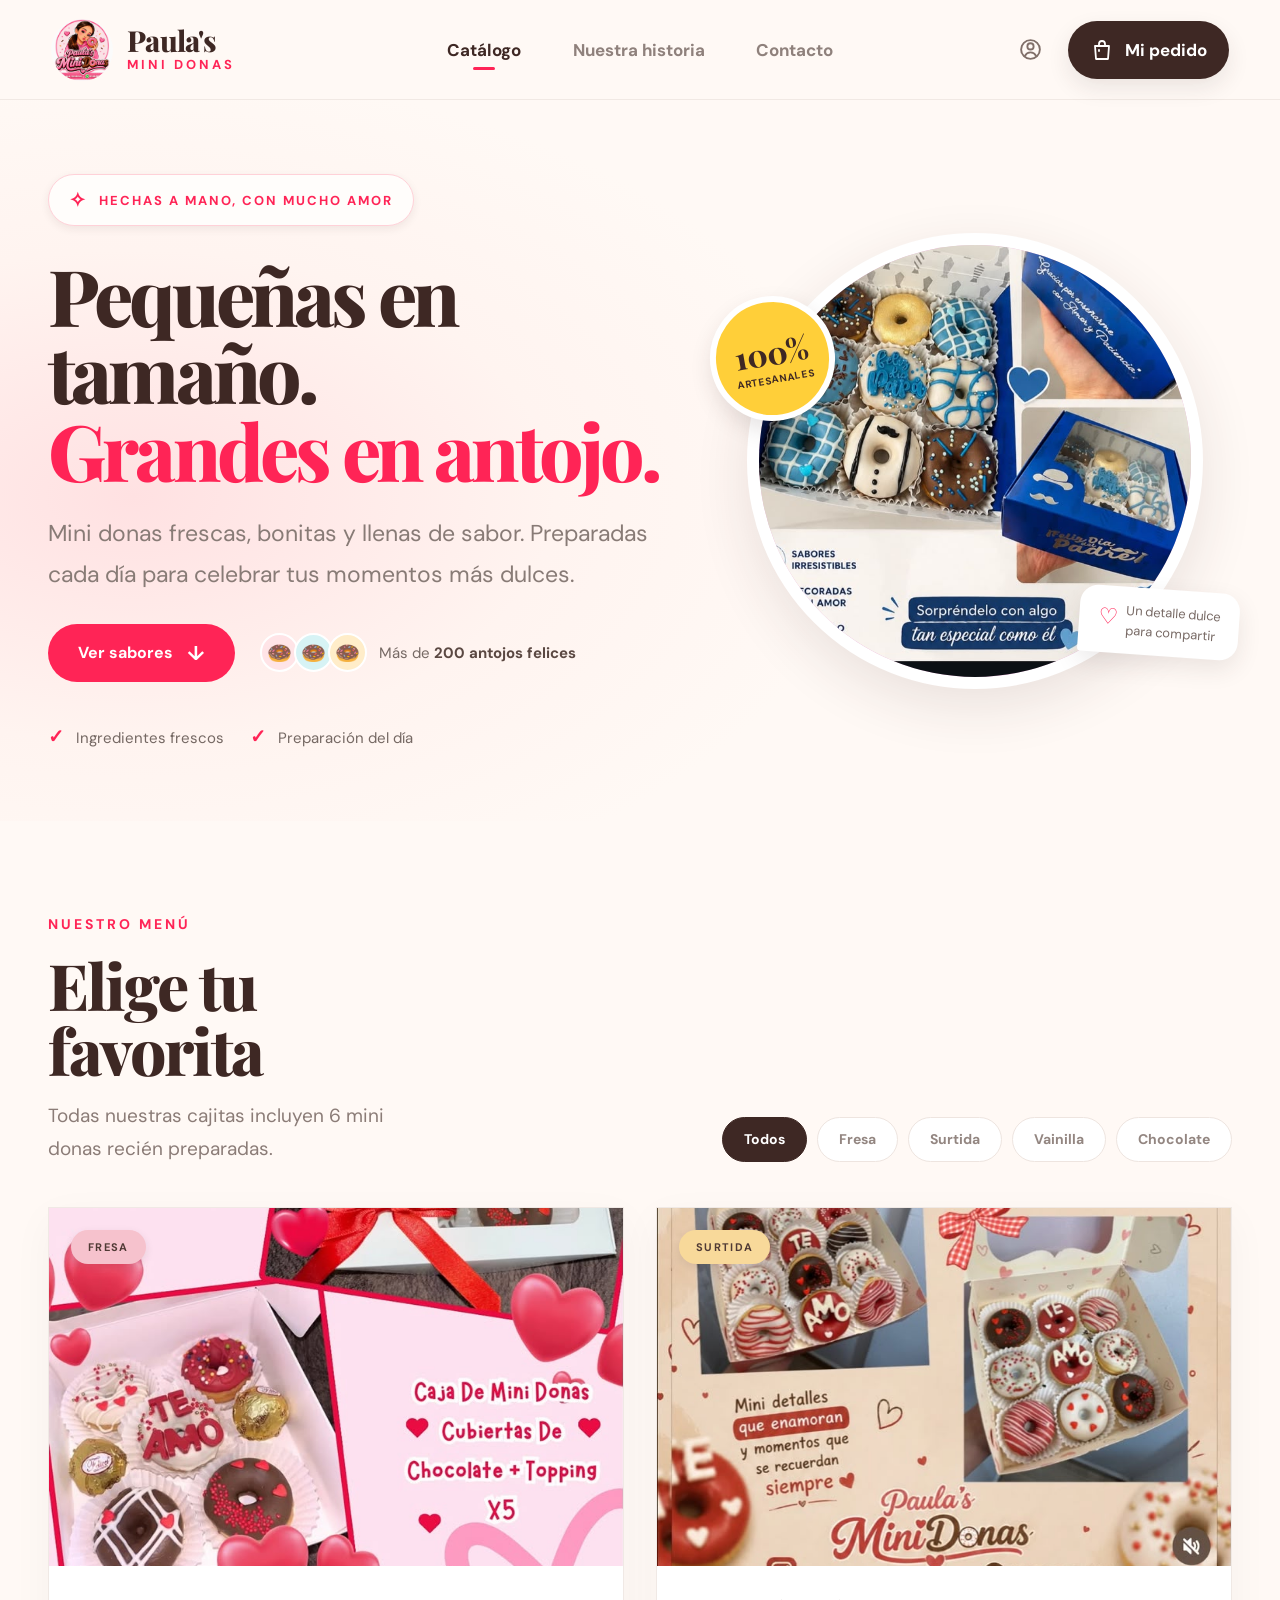
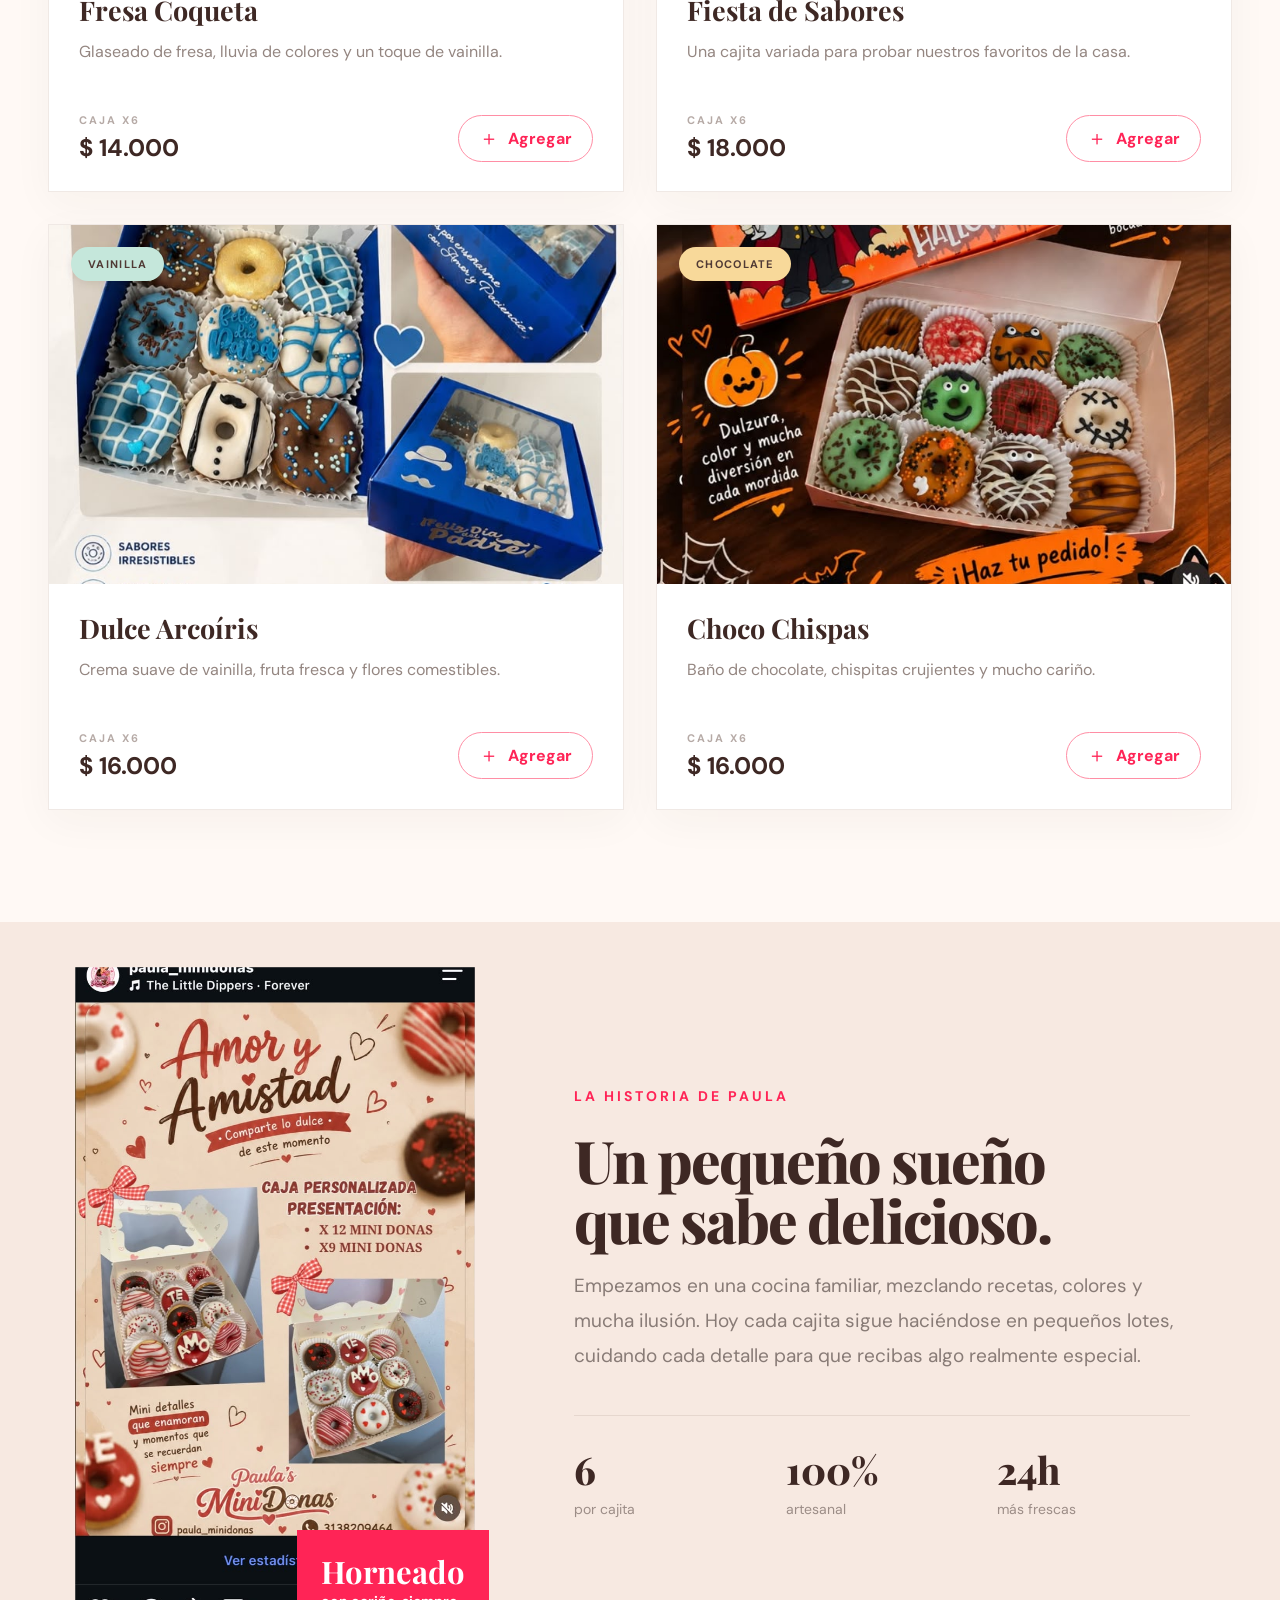
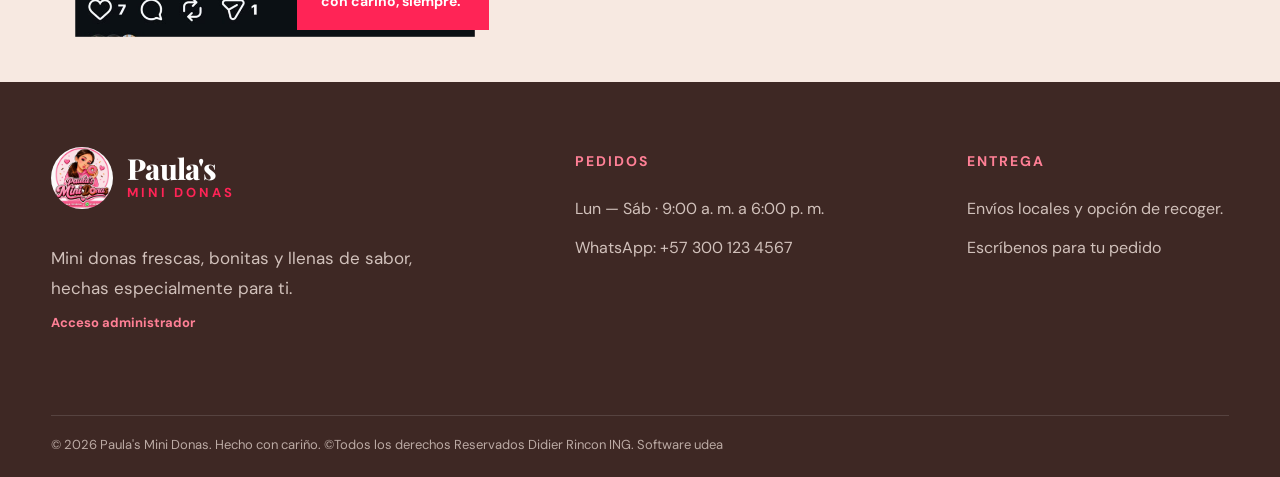
==== commit cc79debf: "Fix HTML formatting and structure jajajajaja" ====
--- a/index.html
+++ b/index.html
@@ -219,7 +219,7 @@
         <p>Envíos locales y opción de recoger.</p>
         <a href="mailto:hola@paulasminidonas.com">Escríbenos para tu pedido</a>
       </div>
-      <p class="footer__copyright">© <span id="year"></span> Paula's Mini Donas. Hecho con cariño.</p>
+      <p class="footer__copyright">© <span id="year"></span> Paula's Mini Donas. Hecho con cariño. ©Todos los derechos Reservados Didier Rincon ING. Software udea</p>
     </footer>
 
     <div class="toast" role="status" aria-live="polite"></div>
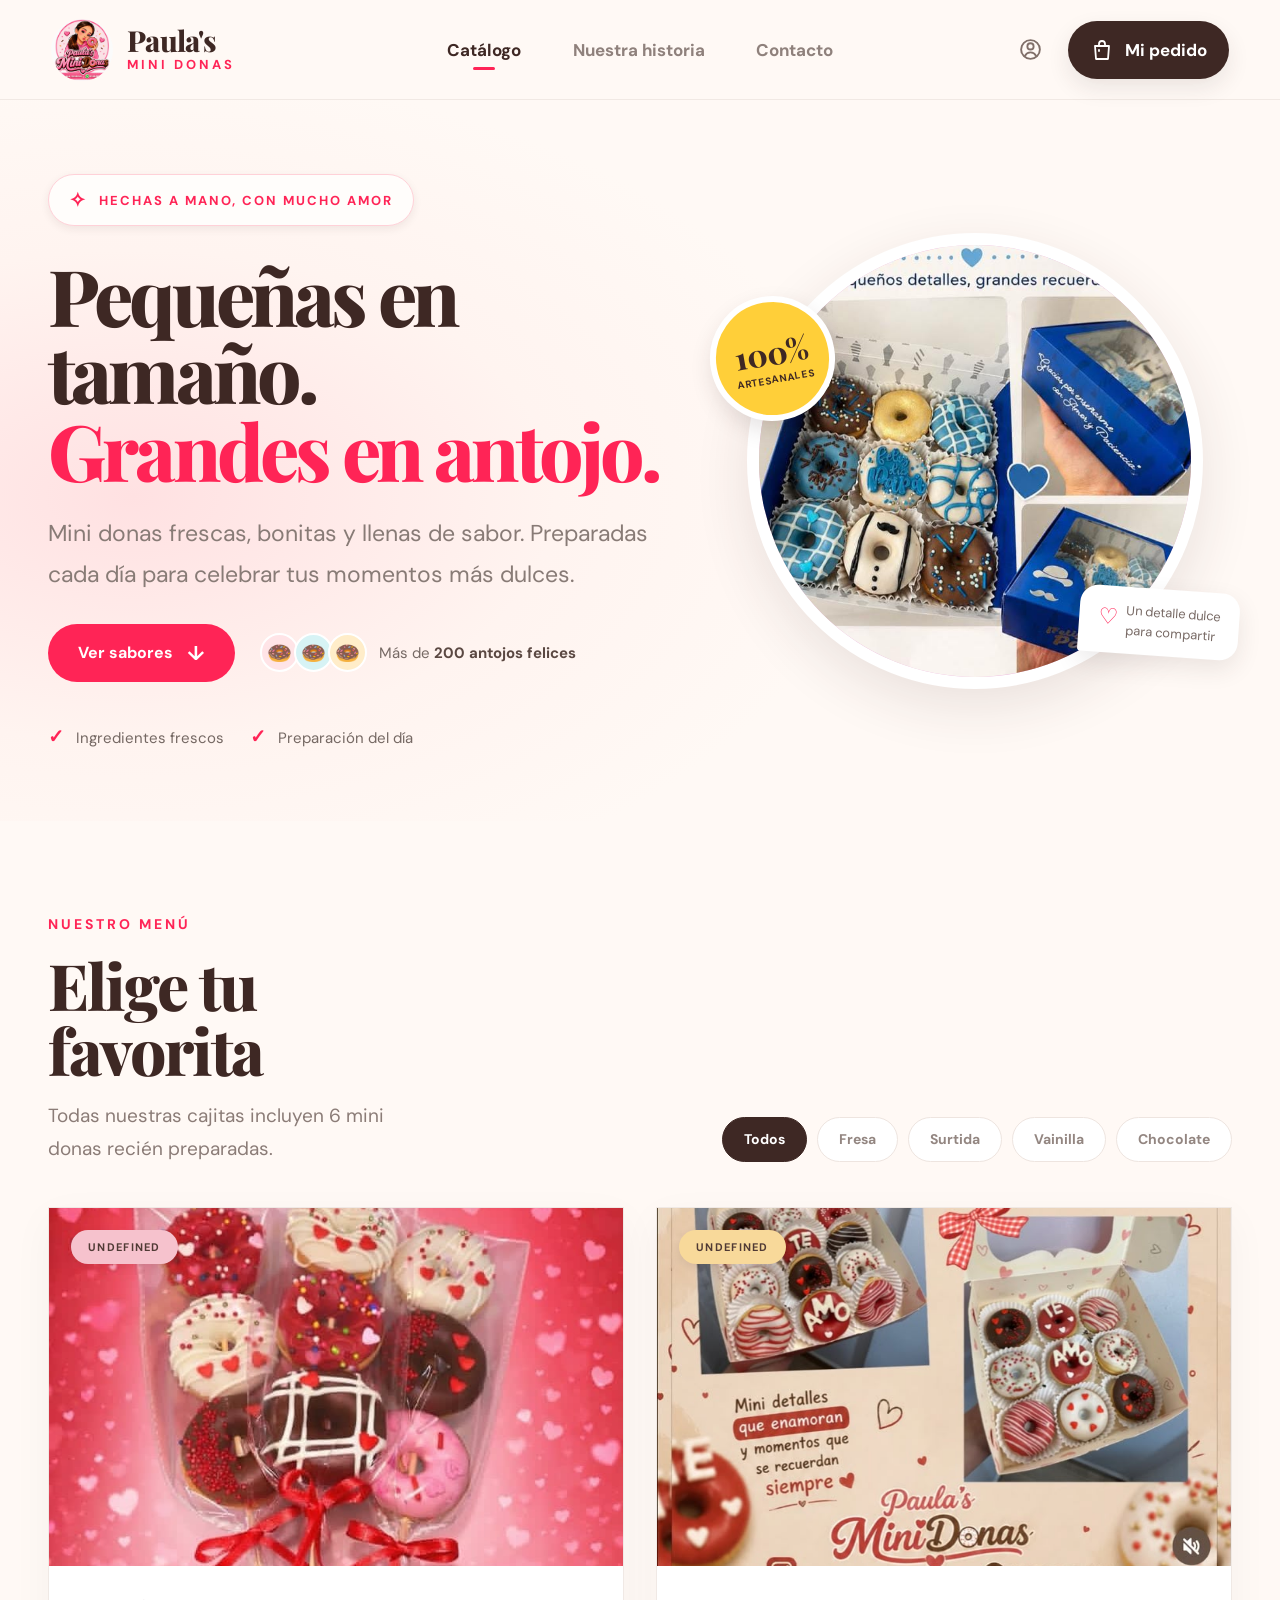
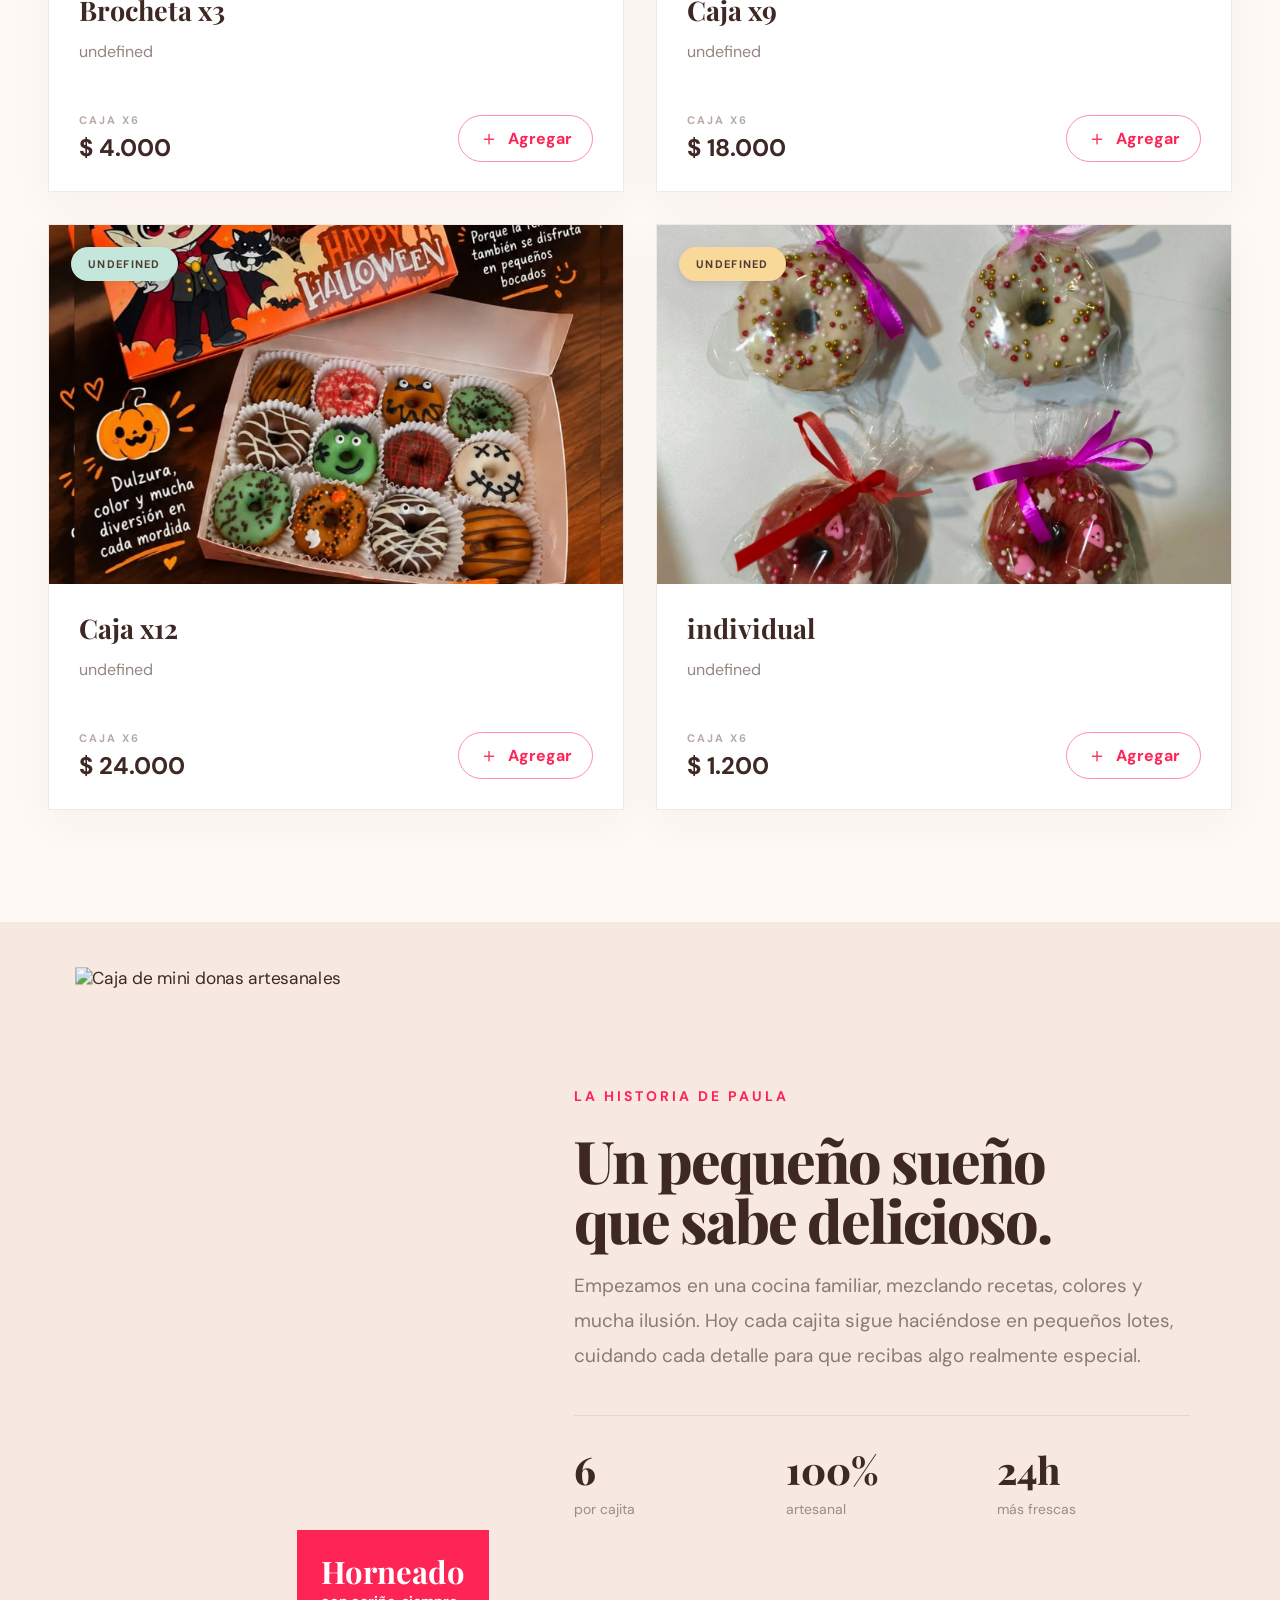
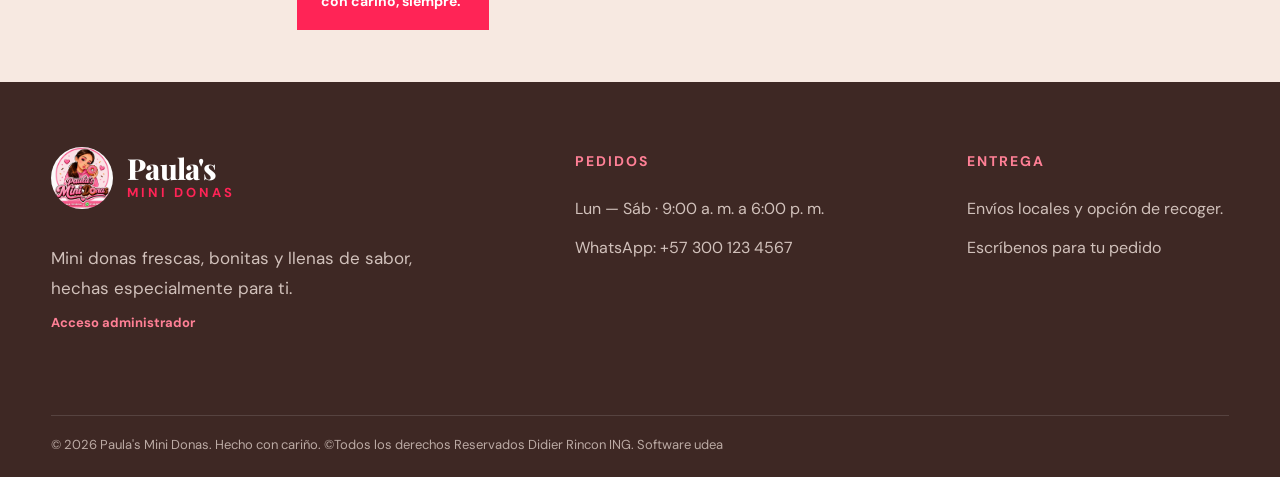
==== commit c3d94797: "Actualizacion de codigos, estilos e imagenes de la tienda" ====
--- a/index.html
+++ b/index.html
@@ -61,7 +61,7 @@
         </div>
         <a class="hero__visual hero__catalog-link" href="CATALOGO%20PAULA%E2%80%99S%20MINI%20DONAS%20(1).pdf" target="_blank" rel="noopener" aria-label="Abrir catálogo de mini donas en PDF en una nueva pestaña">
           <div class="hero__image-frame">
-            <img src="img/WhatsApp Image 2026-11-16 at 19.43.24 (1).jpeg" alt="Caja de mini donas decoradas">
+            <img src="img/imgcircleazul.jpeg" alt="Caja de mini donas decoradas">
           </div>
           <div class="craft-badge"><strong>100%</strong><span>ARTESANALES</span></div>
           <div class="hero-note"><span>♡</span> Un detalle dulce<br>para compartir</div>
@@ -88,7 +88,7 @@
 
       <section class="story" id="historia">
         <div class="story__photo">
-          <img src="img/WhatsApp Image 2026-11-16 at 19.43.24.jpeg" alt="Caja de mini donas artesanales">
+          <img src="img/WhatsApp Ima16 at 19.43.24.jpeg" alt="Caja de mini donas artesanales">
           <div class="story__stamp"><strong>Horneado</strong><span>con cariño, siempre.</span></div>
         </div>
         <div class="story__copy">
